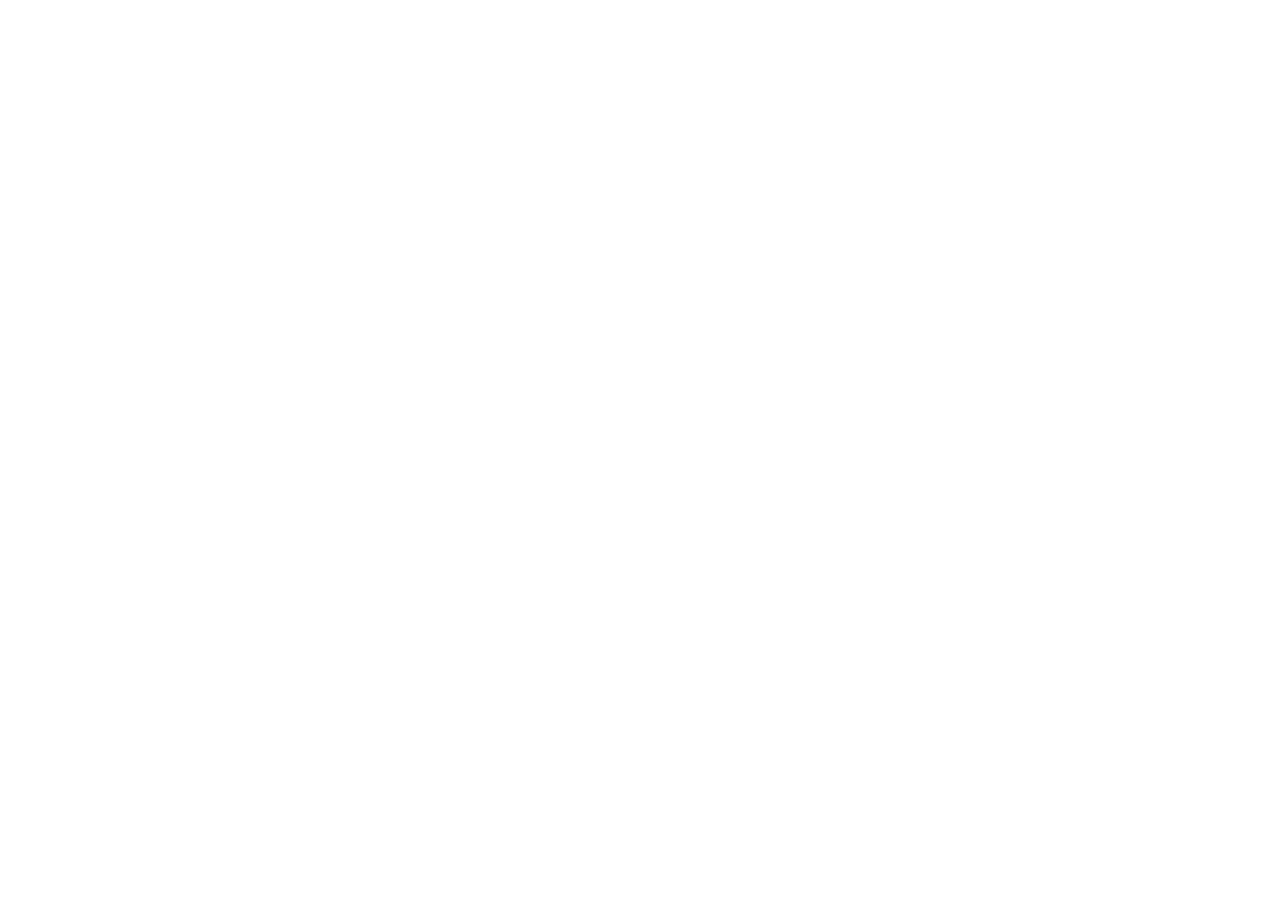
==== Korko/index.html @ ef3e8121 "new file" ====
<!DOCTYPE html>
<html lang="en">
<head>
    <meta charset="UTF-8">
    <meta http-equiv="X-UA-Compatible" content="IE=edge">
    <meta name="viewport" content="width=device-width, initial-scale=1.0">
    <title>Document</title>
</head>
<body>
    <script src="./js/home.js">

    </script>
</body>
</html>
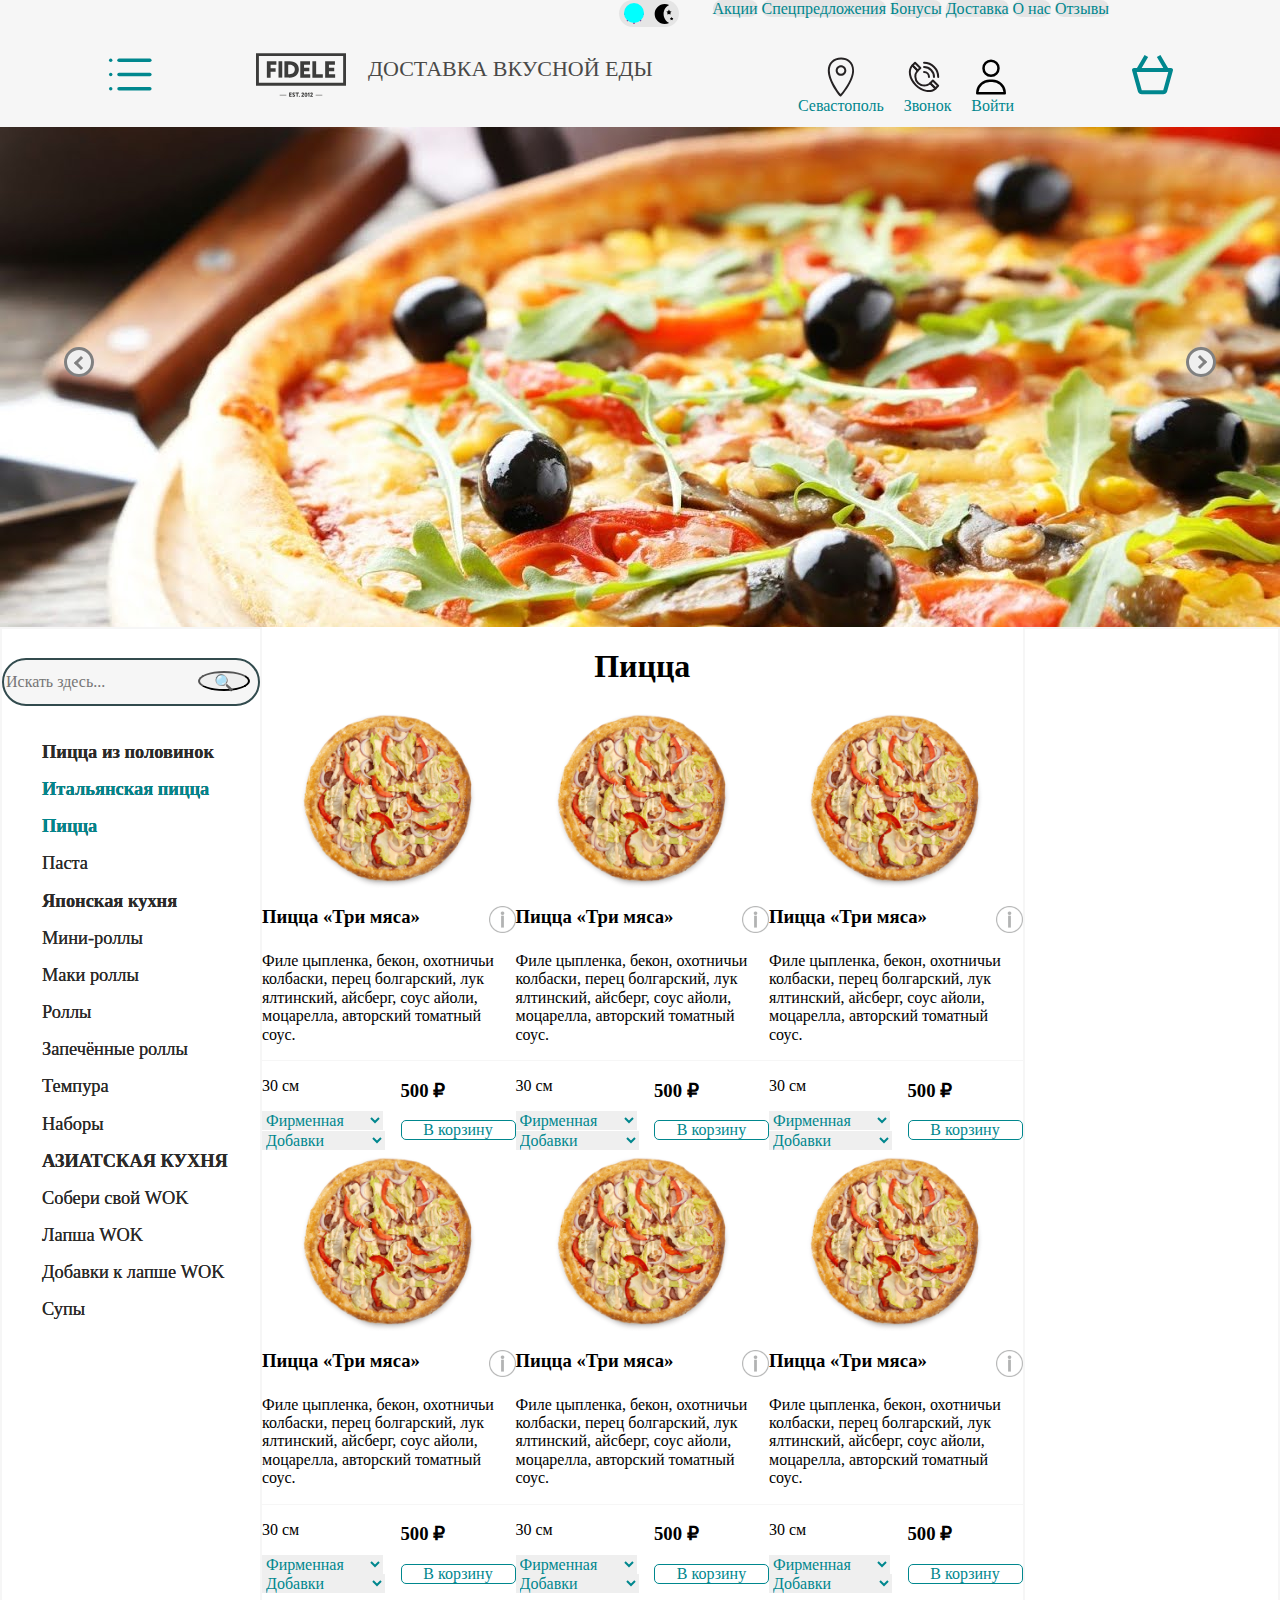
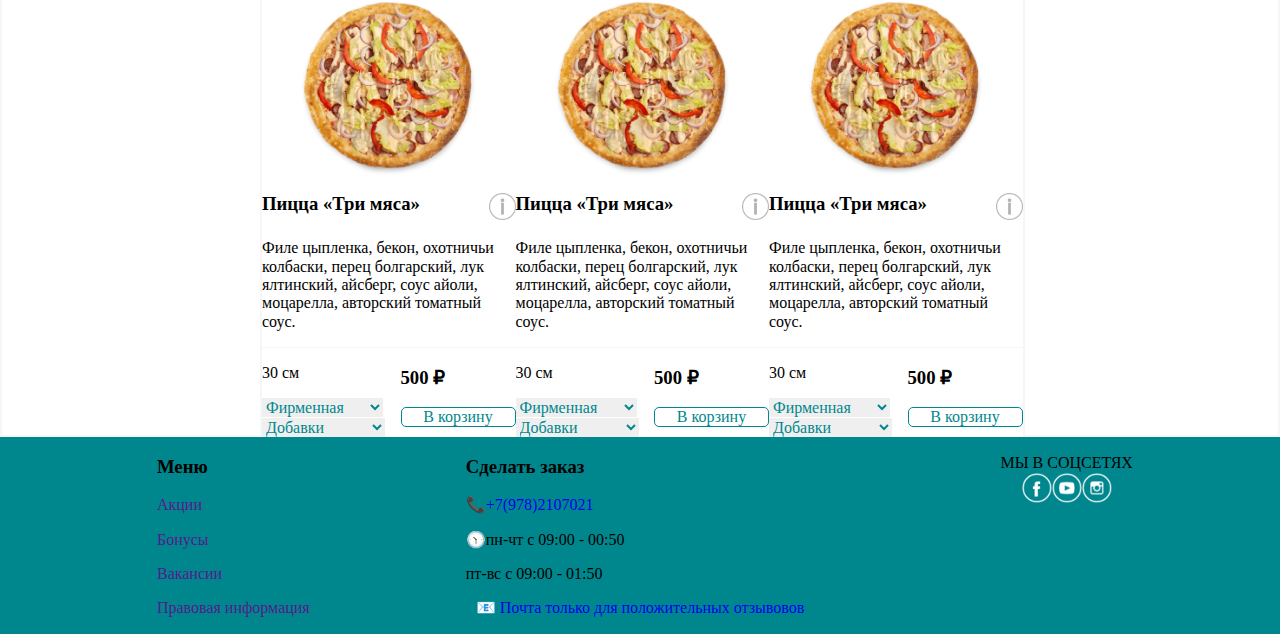
==== commit d42c72df: "new_file_JS" ====
--- a/Korko/index.html
+++ b/Korko/index.html
@@ -1,12 +1,601 @@
 <!DOCTYPE html>
-<html lang="en">
+<html data-theme="light" lang="ru">
 <head>
     <meta charset="UTF-8">
     <meta http-equiv="X-UA-Compatible" content="IE=edge">
     <meta name="viewport" content="width=device-width, initial-scale=1.0">
     <title>Document</title>
+    <link rel="stylesheet" href="./style/style.css">
+
+    
 </head>
 <body>
+<header>
+    <div class="header-col-left-wrap">
+        <div id="divSunMoon" class="sun-moon">
+            <label class="theme-input">
+                <input type="checkbox"/>
+                <span class="theme-button">
+                    <img class="imgsunmoon" src="./image/icons/sun-svgrepo-com.svg" alt="">
+                    <img class="imgsunmoon" src="./image/icons/moon-svgrepo-com.svg" alt="">
+                </span>
+            </label>
+        </div>
+        <span class="menu-nav-menu-active">
+            <a class="menu_nav" href="">Акции</a> 
+            <a class="menu_nav" href="">Спецпредложения</a>
+            <a class="menu_nav" href="">Бонусы</a>
+            <a class="menu_nav" href="">Доставка</a>
+            <a class="menu_nav" href="">О нас</a>
+            <a class="menu_nav" href="">Отзывы</a>
+        </span>
+    </div>
+<div class="header-main-content">
+<div class="header-left-logo">
+    <div class="header-left-logo-end">
+        <a href="">
+        <img class="hamburgermenu" src="./image/icons/icon_menu_active.svg" alt="">
+        </a>
+    </div>
+    
+    </div>
+
+<div class="header-main-content">
+    <div class="header-main-content-left">
+    <a class="header-left-logo-url" href="https://yandex.ru">
+        <img class="header-left-logo-img" src="./image/icons/logo-na-sajt-Fidel-01 (1).svg" alt="">
+    </a>
+    <span class="header-main-content-text">
+        ДОСТАВКА ВКУСНОЙ ЕДЫ
+    </span>
+</div>
+<div class="header-main-content-right">
+    <div class="location_img_div">
+    <a class="location_button" href="https://yandex.ru/maps/959/sevastopol/?ll=33.526402%2C44.556972&z=12"> 
+        <img class="location_img" src="./image/icons/location_icons.svg" alt="">
+
+    </a>
+    <div class="header-manage-item-title header-city-item-name">Севастополь</div>
+    </div>
+    <div class="free_phone_img_div">
+    <a class="free_phone" href=""> 
+        <img class="free_phone_img" src="./image/icons/free_phone.svg" alt="">
+    </a>
+    <div class="header-manage-item-title-header-phone-item-name">Звонок</div>
+    </div>
+    <div class="logo_user_img_div">
+    <a class="logo_user" href=""> 
+        <img class="logo_user_img" src="./image/icons/logo_user.svg" alt="">
+    </a>
+    <div class="header-manage-item-title-header-user-logged-item-name">Войти</div>
+    </div>
+</div>
+</div>
+<div class="left_menu_content">
+    <a href="">
+        <img src="./image/icons/icon_cart_active.svg" alt="">
+    </a>
+</div>
+</div>
+</header>
+<div class="carousel-wraper">
+   
+    <div class="carousel">
+       
+        <div class="slide" style="background-image: url(./image/42-пицца-картинки.jpg);">
+  
+        </div>
+        <div class="slide" style="background-image: url(./image/maxresdefault.jpg);">
+            
+        </div>
+        <div class="slide" style="background-image: url(./image/Fast_food_Pizza_Tomatoes_Wood_planks_Foliage_513340_1280x853.jpg);">
+            
+        </div>
+    </div>
+    <button id="divCarouselPrevious" class="carousel-previous"></button>
+    <button id="divCarouselNext" class="carousel-next"></button>
+</div>
+<main class="menu-navigation">
+    <div class="left_column">
+        <form>
+            <input type="text" placeholder="Искать здесь...">
+            <button class="butsearch" type="submit">&#128269;</button>
+          </form>
+          <div class="div-text-pizza">
+              <ul>
+                <li class="kategoriya-pizza"><a class="left-menu-text-pizza-kitchen" href="#">Пицца из половинок</a></li>
+            </ul>
+            <ul>
+                <li class="kategoriya-pizza"><a class="left-menu-text-pizza-kitchen-italy"href="#">Итальянская пицца</a></li>
+             </ul>
+             <ul>
+                <li class="kategoriya-pizza"><a class="left-menu-text-pizza-kitchen-italy"href="#">Пицца</a></li>
+             </ul>
+             <ul>
+                <li class="kategoriya-pizza"><a class="left-menu-text-pasta" href="#">Паста</a></li>
+            </ul>
+            <ul>
+                <li class="kategoriya-pizza"><a class="left-menu-text-pizza-kitchen" href="#">Японская кухня</a></li>
+            </ul>
+            <ul>
+                <li class="kategoriya-pizza"><a class="left-menu-text-pasta" href="#">Мини-роллы</a></li>
+            </ul>
+            <ul>
+                <li class="kategoriya-pizza"><a class="left-menu-text-pasta" href="#">Маки роллы</a></li>
+            </ul>
+            <ul>
+                <li class="kategoriya-pizza"><a class="left-menu-text-pasta" href="#">Роллы</a></li>
+            </ul>
+            <ul>
+                <li class="kategoriya-pizza"><a class="left-menu-text-pasta" href="#">Запечённые роллы</a></li>
+            </ul>
+            <ul>
+                <li class="kategoriya-pizza"><a class="left-menu-text-pasta" href="#">Темпура</a></li>
+            </ul>
+            <ul>
+                <li class="kategoriya-pizza"><a class="left-menu-text-pasta" href="#">Наборы</a></li>
+            </ul>
+            <ul>
+                <li class="kategoriya-pizza"><a class="left-menu-text-pizza-kitchen" href="#">АЗИАТСКАЯ КУХНЯ
+                </a></li>
+            </ul>
+            <ul>
+                <li class="kategoriya-pizza"><a class="left-menu-text-pasta" href="#">Собери свой WOK</a></li>
+            </ul>
+            <ul>
+                <li class="kategoriya-pizza"><a class="left-menu-text-pasta" href="#">Лапша WOK</a></li>
+            </ul>
+            <ul>
+                <li class="kategoriya-pizza"><a class="left-menu-text-pasta" href="#">Добавки к лапше WOK</a></li>
+            </ul>
+            <ul>
+                <li class="kategoriya-pizza"><a class="left-menu-text-pasta" href="#">Супы</a></li>
+            </ul>
+        </div>
+    </div>
+    <div class="center_column">
+        <div>
+        <div class="pizza_text">
+            <h1>Пицца</h1>
+        </div>
+        <div class="products">
+            <div class="block_left">
+                <div class="div-img-text-h3-icons">
+                <a href="">
+                    <img class="pizza_img" src="./image/Tri-myasa-500x417.png" alt="">
+                </a>
+                <h3 class="name_pizza">Пицца «Три мяса»
+                    <a href="">
+                    <img class="icons-pizza" src="./image/icons/icon_nutritional_open.png" alt="">
+                    </a>
+                </h3>
+                <p>Филе цыпленка, бекон, охотничьи колбаски, 
+                    перец болгарский, лук ялтинский, айсберг, соус айоли, моцарелла, авторский томатный соус.</p>
+                </div>
+                <div style="border-bottom: solid 1px var(--link-color);"></div>
+                <div class="div-size-price-button">
+                    <div class="size">
+                        <p>30 см</p>
+                        <select class="classic-pizza">
+                            <option value="">Фирменная</option>
+                            <option value="dog">Классичсекая</option>
+                        </select>
+                        <br>
+                        <select class="list-product-pizza">
+                            <option value="">Добавки</option>
+                            <option value="dog">Мясо</option>
+                            <option value="cat">Сыр</option>
+                            <option value="hamster">Грибы</option>
+                            <option value="parrot">Помидор</option>
+                            <option value="spider">Пивко</option>
+                            <option value="goldfish">Рыбка</option>
+                        </select>
+                    </div>
+                    <div class="price-button">
+                        <h3>500 ₽</h3> 
+                        <button class="button-busket">
+                            В корзину
+                        </button>
+                    </div>
+                </div>
+            </div>
+            <div class="block_centr">
+                <div class="div-img-text-h3-icons">
+                    <a href="">
+                        <img class="pizza_img" src="./image/Tri-myasa-500x417.png" alt="">
+                    </a>
+                    <h3 class="name_pizza">Пицца «Три мяса»
+                        <a href="">
+                        <img class="icons-pizza" src="./image/icons/icon_nutritional_open.png" alt="">
+                        </a>
+                    </h3>
+                    <p>Филе цыпленка, бекон, охотничьи колбаски, 
+                        перец болгарский, лук ялтинский, айсберг, соус айоли, моцарелла, авторский томатный соус.</p>
+                    </div>
+                    <div style="border-bottom: solid 1px var(--link-color);"></div>
+                    <div class="div-size-price-button">
+                        <div class="size">
+                            <p>30 см</p>
+                            <select class="classic-pizza">
+                                <option value="">Фирменная</option>
+                                <option value="dog">Классичсекая</option>
+                            </select>
+                            <br>
+                            <select class="list-product-pizza">
+                                <option value="">Добавки</option>
+                                <option value="dog">Мясо</option>
+                                <option value="cat">Сыр</option>
+                                <option value="hamster">Грибы</option>
+                                <option value="parrot">Помидор</option>
+                                <option value="spider">Пивко</option>
+                                <option value="goldfish">Рыбка</option>
+                            </select>
+                        </div>
+                        <div class="price-button">
+                            <div class="price">
+                            <h3 class="rubly">500 ₽</h3>
+                            </div> 
+                            <div class="busket">
+                                <button class="button-busket">
+                                В корзину
+                            </button>
+                            </div>
+                        </div>
+                    </div>
+                
+            </div>
+            <div class="block_right">
+                <div class="div-img-text-h3-icons">
+                    <a href="">
+                        <img class="pizza_img" src="./image/Tri-myasa-500x417.png" alt="">
+                    </a>
+                    <h3 class="name_pizza">Пицца «Три мяса»
+                        <a href="">
+                        <img class="icons-pizza" src="./image/icons/icon_nutritional_open.png" alt="">
+                        </a>
+                    </h3>
+                    <p>Филе цыпленка, бекон, охотничьи колбаски, 
+                        перец болгарский, лук ялтинский, айсберг, соус айоли, моцарелла, авторский томатный соус.</p>
+                    </div>
+                    <div style="border-bottom: solid 1px var(--link-color);"></div>
+                    <div class="div-size-price-button">
+                        <div class="size">
+                            <p>30 см</p>
+                            <select class="classic-pizza">
+                                <option value="">Фирменная</option>
+                                <option value="dog">Классичсекая</option>
+                            </select>
+                            <br>
+                            <select class="list-product-pizza">
+                                <option value="">Добавки</option>
+                                <option value="dog">Мясо</option>
+                                <option value="cat">Сыр</option>
+                                <option value="hamster">Грибы</option>
+                                <option value="parrot">Помидор</option>
+                                <option value="spider">Пивко</option>
+                                <option value="goldfish">Рыбка</option>
+                            </select>
+                        </div>
+                        <div class="price-button">
+                            <h3>500 ₽</h3> 
+                            <button class="button-busket">
+                                В корзину
+                            </button>
+                        </div>
+                    </div>
+                
+            </div>
+        </div>
+        <div class="products3">
+            <div class="block_left">
+                <div class="div-img-text-h3-icons">
+                <a href="">
+                    <img class="pizza_img" src="./image/Tri-myasa-500x417.png" alt="">
+                </a>
+                <h3 class="name_pizza">Пицца «Три мяса»
+                    <a href="">
+                    <img class="icons-pizza" src="./image/icons/icon_nutritional_open.png" alt="">
+                    </a>
+                </h3>
+                <p>Филе цыпленка, бекон, охотничьи колбаски, 
+                    перец болгарский, лук ялтинский, айсберг, соус айоли, моцарелла, авторский томатный соус.</p>
+                </div>
+                <div style="border-bottom: solid 1px var(--link-color);"></div>
+                <div class="div-size-price-button">
+                    <div class="size">
+                        <p>30 см</p>
+                        <select class="classic-pizza">
+                            <option value="">Фирменная</option>
+                            <option value="dog">Классичсекая</option>
+                        </select>
+                        <br>
+                        <select class="list-product-pizza">
+                            <option value="">Добавки</option>
+                            <option value="dog">Мясо</option>
+                            <option value="cat">Сыр</option>
+                            <option value="hamster">Грибы</option>
+                            <option value="parrot">Помидор</option>
+                            <option value="spider">Пивко</option>
+                            <option value="goldfish">Рыбка</option>
+                        </select>
+                    </div>
+                    <div class="price-button">
+                        <h3>500 ₽</h3> 
+                        <button class="button-busket">
+                            В корзину
+                        </button>
+                    </div>
+                </div>
+            </div>
+            <div class="block_centr">
+                <div class="div-img-text-h3-icons">
+                    <a href="">
+                        <img class="pizza_img" src="./image/Tri-myasa-500x417.png" alt="">
+                    </a>
+                    <h3 class="name_pizza">Пицца «Три мяса»
+                        <a href="">
+                        <img class="icons-pizza" src="./image/icons/icon_nutritional_open.png" alt="">
+                        </a>
+                    </h3>
+                    <p>Филе цыпленка, бекон, охотничьи колбаски, 
+                        перец болгарский, лук ялтинский, айсберг, соус айоли, моцарелла, авторский томатный соус.</p>
+                    </div>
+                    <div style="border-bottom: solid 1px var(--link-color);"></div>
+                    <div class="div-size-price-button">
+                        <div class="size">
+                            <p>30 см</p>
+                            <select class="classic-pizza">
+                                <option value="">Фирменная</option>
+                                <option value="dog">Классичсекая</option>
+                            </select>
+                            <br>
+                            <select class="list-product-pizza">
+                                <option value="">Добавки</option>
+                                <option value="dog">Мясо</option>
+                                <option value="cat">Сыр</option>
+                                <option value="hamster">Грибы</option>
+                                <option value="parrot">Помидор</option>
+                                <option value="spider">Пивко</option>
+                                <option value="goldfish">Рыбка</option>
+                            </select>
+                        </div>
+                        <div class="price-button">
+                            <h3>500 ₽</h3> 
+                            <button class="button-busket">
+                                В корзину
+                            </button>
+                        </div>
+                    </div>
+                
+            </div>
+            <div class="block_right">
+                <div class="div-img-text-h3-icons">
+                    <a href="">
+                        <img class="pizza_img" src="./image/Tri-myasa-500x417.png" alt="">
+                    </a>
+                    <h3 class="name_pizza">Пицца «Три мяса»
+                        <a href="">
+                        <img class="icons-pizza" src="./image/icons/icon_nutritional_open.png" alt="">
+                        </a>
+                    </h3>
+                    <p>Филе цыпленка, бекон, охотничьи колбаски, 
+                        перец болгарский, лук ялтинский, айсберг, соус айоли, моцарелла, авторский томатный соус.</p>
+                    </div>
+                    <div style="border-bottom: solid 1px var(--link-color);"></div>
+                    <div class="div-size-price-button">
+                        <div class="size">
+                            <p>30 см</p>
+                            <select class="classic-pizza">
+                                <option value="">Фирменная</option>
+                                <option value="dog">Классичсекая</option>
+                            </select>
+                            <br>
+                            <select class="list-product-pizza">
+                                <option value="">Добавки</option>
+                                <option value="dog">Мясо</option>
+                                <option value="cat">Сыр</option>
+                                <option value="hamster">Грибы</option>
+                                <option value="parrot">Помидор</option>
+                                <option value="spider">Пивко</option>
+                                <option value="goldfish">Рыбка</option>
+                            </select>
+                        </div>
+                        <div class="price-button">
+                            <h3>500 ₽</h3> 
+                            <button class="button-busket">
+                                В корзину
+                            </button>
+                        </div>
+                    </div>
+                
+            </div>
+        </div>
+        <div class="products2">
+            <div class="block_left">
+                <div class="div-img-text-h3-icons">
+                <a href="">
+                    <img class="pizza_img" src="./image/Tri-myasa-500x417.png" alt="">
+                </a>
+                <h3 class="name_pizza">Пицца «Три мяса»
+                    <a href="">
+                    <img class="icons-pizza" src="./image/icons/icon_nutritional_open.png" alt="">
+                    </a>
+                </h3>
+                <p>Филе цыпленка, бекон, охотничьи колбаски, 
+                    перец болгарский, лук ялтинский, айсберг, соус айоли, моцарелла, авторский томатный соус.</p>
+                </div>
+                <div style="border-bottom: solid 1px var(--link-color);"></div>
+                <div class="div-size-price-button">
+                    <div class="size">
+                        <p>30 см</p>
+                        <select class="classic-pizza">
+                            <option value="">Фирменная</option>
+                            <option value="dog">Классичсекая</option>
+                        </select>
+                        <br>
+                        <select class="list-product-pizza">
+                            <option value="">Добавки</option>
+                            <option value="dog">Мясо</option>
+                            <option value="cat">Сыр</option>
+                            <option value="hamster">Грибы</option>
+                            <option value="parrot">Помидор</option>
+                            <option value="spider">Пивко</option>
+                            <option value="goldfish">Рыбка</option>
+                        </select>
+                    </div>
+                    <div class="price-button">
+                        <h3>500 ₽</h3> 
+                        <button class="button-busket">
+                            В корзину
+                        </button>
+                    </div>
+                </div>
+            </div>
+            <div class="block_centr">
+                <div class="div-img-text-h3-icons">
+                    <a href="">
+                        <img class="pizza_img" src="./image/Tri-myasa-500x417.png" alt="">
+                    </a>
+                    <h3 class="name_pizza">Пицца «Три мяса»
+                        <a href="">
+                        <img class="icons-pizza" src="./image/icons/icon_nutritional_open.png" alt="">
+                        </a>
+                    </h3>
+                    <p>Филе цыпленка, бекон, охотничьи колбаски, 
+                        перец болгарский, лук ялтинский, айсберг, соус айоли, моцарелла, авторский томатный соус.</p>
+                    </div>
+                    <div style="border-bottom: solid 1px var(--link-color);"></div>
+                    <div class="div-size-price-button">
+                        <div class="size">
+                            <p>30 см</p>
+                            <select class="classic-pizza">
+                                <option value="">Фирменная</option>
+                                <option value="dog">Классичсекая</option>
+                            </select>
+                            <br>
+                            <select class="list-product-pizza">
+                                <option value="">Добавки</option>
+                                <option value="dog">Мясо</option>
+                                <option value="cat">Сыр</option>
+                                <option value="hamster">Грибы</option>
+                                <option value="parrot">Помидор</option>
+                                <option value="spider">Пивко</option>
+                                <option value="goldfish">Рыбка</option>
+                            </select>
+                        </div>
+                        <div class="price-button">
+                            <h3>500 ₽</h3> 
+                            <button class="button-busket">
+                                В корзину
+                            </button>
+                        </div>
+                    </div>
+                
+            </div>
+            <div class="block_right">
+                <div class="div-img-text-h3-icons">
+                    <a href="">
+                        <img class="pizza_img" src="./image/Tri-myasa-500x417.png" alt="">
+                    </a>
+                    <h3 class="name_pizza">Пицца «Три мяса»
+                        <a href="">
+                        <img class="icons-pizza" src="./image/icons/icon_nutritional_open.png" alt="">
+                        </a>
+                    </h3>
+                    <p>Филе цыпленка, бекон, охотничьи колбаски, 
+                        перец болгарский, лук ялтинский, айсберг, соус айоли, моцарелла, авторский томатный соус.</p>
+                    </div>
+                    <div style="border-bottom: solid 1px var(--link-color);"></div>
+                    <div class="div-size-price-button">
+                        <div class="size">
+                            <p>30 см</p>
+                            <select class="classic-pizza">
+                                <option value="">Фирменная</option>
+                                <option value="dog">Классичсекая</option>
+                            </select>
+                            <br>
+                            <select class="list-product-pizza">
+                                <option value="">Добавки</option>
+                                <option value="dog">Мясо</option>
+                                <option value="cat">Сыр</option>
+                                <option value="hamster">Грибы</option>
+                                <option value="parrot">Помидор</option>
+                                <option value="spider">Пивко</option>
+                                <option value="goldfish">Рыбка</option>
+                            </select>
+                        </div>
+                        <div class="price-button">
+                            <h3>500 ₽</h3> 
+                            <button class="button-busket">
+                                В корзину
+                            </button>
+                        </div>
+                    </div>
+                
+            </div>
+        </div>
+    </div>
+    </div>
+    <div class="right_column">
+
+    </div>
+</main>
+
+<footer class="colophon">
+    <div class="footer-div">
+        <div class="footer-column-right">
+            
+            <div class="our-offers">
+                <ul><h3>Меню</h3></ul>
+                <ul>
+                    <li class="li-offers"><a class="offers" href="">Акции</a></li>
+                </ul>
+                <ul>
+                    <li class="li-offers"><a class="offers" href="">Бонусы</a></li>
+                </ul>
+                <ul>
+                    <li class="li-offers"><a class="offers" href="">Вакансии</a></li>
+                </ul>
+                <ul>
+                    <li class="li-offers"><a class="offers" href="">Правовая информация</a></li>
+                </ul>
+            </div>
+        </div>
+        <div class="footer-column-centr">   
+            <div class="work-time">
+                <div class="tel-time-massage">
+                    <h3>Сделать заказ</h3>
+                    <a class="tel" href="tel:+79782107021">&#128222;+7(978)2107021</a>
+                </div>
+                <p>	
+                    &#128357;пн-чт с 09:00 - 00:50</p>
+                <div class="time"><p>пт-вс с 09:00 - 01:50</p></div>
+                <div class="mail1">
+                    <a class="" href="mailto:dkorko@internet.ru">                        	
+                        &#128231; Почта только для положительных отзывовов
+                    </a>
+            </div>
+            </div>
+            
+
+        </div>
+        <div class="footer-column-left">
+            <div class="social-network">
+                <span class="socseti">МЫ В СОЦСЕТЯХ</span>
+                <div class="img-soc-networks">
+                  <a class="" href="https://facebook.com/"><i class="icon-fb"></i></a> 
+                  <a class="" href="https://www.youtube.com/"><i class="icon-youtube"></i></a>
+                  <a class="" href="https://instagram-my.ru/help/instagram-login-my-page/"><i class="icon-insta"></i></a>  
+                </div>
+            </div>
+        </div>
+    </div>
+</footer>
+
+
+
+
+
     <script src="./js/home.js">
 
     </script>
--- a/Korko/style/style.css
+++ b/Korko/style/style.css
@@ -0,0 +1,11 @@
+
+@import "./normalize.css";
+@import "./colors.css";
+@import "./cart.css";
+@import "./common.css";
+@import "./content.css";
+@import "./footer.css";
+@import "./header.css";
+@import "./main.css";
+@import "./side-menu.css";
+
